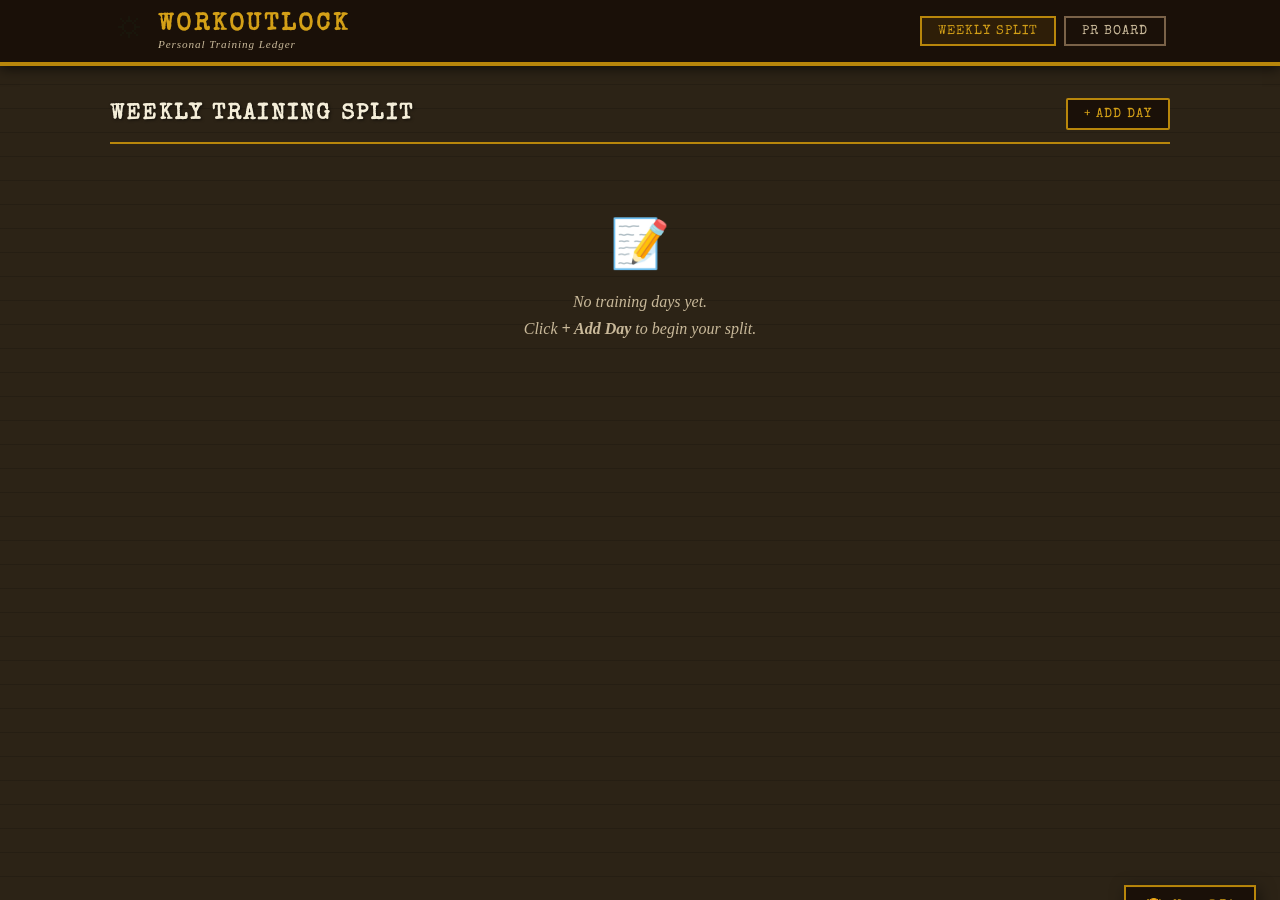
==== index.html @ ec2c8350 "Initial WorkoutLock app — training ledger with weekly split, PR tracking - Weekly split view: create" ====
<!DOCTYPE html>
<html lang="en">
<head>
  <meta charset="UTF-8" />
  <meta name="viewport" content="width=device-width, initial-scale=1.0" />
  <title>WorkoutLock — Training Ledger</title>
  <link rel="stylesheet" href="style.css" />
</head>
<body>

  <!-- ===== HEADER ===== -->
  <header class="site-header">
    <div class="header-inner">
      <div class="header-logo">
        <span class="logo-icon">&#9965;</span>
        <div>
          <h1 class="logo-title">WorkoutLock</h1>
          <p class="logo-subtitle">Personal Training Ledger</p>
        </div>
      </div>
      <nav class="header-nav">
        <button class="nav-btn active" data-view="split">Weekly Split</button>
        <button class="nav-btn" data-view="prs">PR Board</button>
      </nav>
    </div>
  </header>

  <!-- ===== MAIN ===== -->
  <main class="main-container">

    <!-- ====== SPLIT VIEW ====== -->
    <section id="view-split" class="view active">

      <div class="section-header">
        <h2 class="section-title">Weekly Training Split</h2>
        <button class="btn-primary" id="add-day-btn">+ Add Day</button>
      </div>

      <div class="days-grid" id="days-grid">
        <!-- Day cards injected here -->
      </div>

      <!-- Empty state -->
      <div class="empty-state" id="split-empty">
        <p class="empty-icon">&#128221;</p>
        <p class="empty-text">No training days yet.<br>Click <strong>+ Add Day</strong> to begin your split.</p>
      </div>

    </section>

    <!-- ====== PR BOARD VIEW ====== -->
    <section id="view-prs" class="view">

      <div class="section-header">
        <h2 class="section-title">Personal Records</h2>
        <span class="stamp">OFFICIAL LOG</span>
      </div>

      <div class="pr-board" id="pr-board">
        <!-- PR rows injected here -->
      </div>

      <div class="empty-state" id="pr-empty">
        <p class="empty-icon">&#127942;</p>
        <p class="empty-text">No PRs recorded yet.<br>Log a lift to start tracking records.</p>
      </div>

    </section>

  </main>

  <!-- ===== MODALS ===== -->

  <!-- Add/Edit Day Modal -->
  <div class="modal-overlay" id="modal-day">
    <div class="modal">
      <div class="modal-header">
        <h3 class="modal-title" id="modal-day-title">New Training Day</h3>
        <button class="modal-close" data-close="modal-day">&times;</button>
      </div>
      <div class="modal-body">
        <label class="form-label">Day Label</label>
        <input class="form-input" type="text" id="day-label-input" placeholder="e.g. Push Day, Leg Day…" maxlength="30" />

        <label class="form-label" style="margin-top:1rem;">Day of Week</label>
        <select class="form-select" id="day-week-input">
          <option value="">— select —</option>
          <option>Monday</option>
          <option>Tuesday</option>
          <option>Wednesday</option>
          <option>Thursday</option>
          <option>Friday</option>
          <option>Saturday</option>
          <option>Sunday</option>
          <option>Rest Day</option>
        </select>
      </div>
      <div class="modal-footer">
        <button class="btn-ghost" data-close="modal-day">Cancel</button>
        <button class="btn-primary" id="save-day-btn">Save Day</button>
      </div>
    </div>
  </div>

  <!-- Add Exercise Modal -->
  <div class="modal-overlay" id="modal-exercise">
    <div class="modal">
      <div class="modal-header">
        <h3 class="modal-title">Add Exercise</h3>
        <button class="modal-close" data-close="modal-exercise">&times;</button>
      </div>
      <div class="modal-body">
        <label class="form-label">Exercise Name</label>
        <input class="form-input" type="text" id="exercise-name-input" placeholder="e.g. Bench Press, Squat…" maxlength="40" />

        <label class="form-label" style="margin-top:1rem;">Target Sets</label>
        <input class="form-input" type="number" id="exercise-sets-input" min="1" max="20" value="3" />

        <label class="form-label" style="margin-top:1rem;">Target Reps</label>
        <input class="form-input" type="number" id="exercise-reps-input" min="1" max="100" value="10" />

        <label class="form-label" style="margin-top:1rem;">Starting Weight (lbs)</label>
        <input class="form-input" type="number" id="exercise-weight-input" min="0" step="2.5" value="0" />
      </div>
      <div class="modal-footer">
        <button class="btn-ghost" data-close="modal-exercise">Cancel</button>
        <button class="btn-primary" id="save-exercise-btn">Add Exercise</button>
      </div>
    </div>
  </div>

  <!-- Log Set Modal -->
  <div class="modal-overlay" id="modal-logset">
    <div class="modal modal-sm">
      <div class="modal-header">
        <h3 class="modal-title" id="logset-title">Log Set</h3>
        <button class="modal-close" data-close="modal-logset">&times;</button>
      </div>
      <div class="modal-body">
        <div class="log-row">
          <div class="log-field">
            <label class="form-label">Weight (lbs)</label>
            <input class="form-input" type="number" id="logset-weight" min="0" step="2.5" />
          </div>
          <div class="log-field">
            <label class="form-label">Reps</label>
            <input class="form-input" type="number" id="logset-reps" min="1" max="999" />
          </div>
        </div>
      </div>
      <div class="modal-footer">
        <button class="btn-ghost" data-close="modal-logset">Cancel</button>
        <button class="btn-primary" id="save-logset-btn">Log Set</button>
      </div>
    </div>
  </div>

  <!-- PR Toast -->
  <div class="pr-toast" id="pr-toast">
    <span class="pr-toast-icon">&#127942;</span>
    <span class="pr-toast-msg" id="pr-toast-msg">New PR!</span>
  </div>

  <script src="app.js"></script>
</body>
</html>
---- style.css ----
/* ========================================================
   WorkoutLock — Old-School Training Ledger Stylesheet
   ======================================================== */

@import url('https://fonts.googleapis.com/css2?family=Special+Elite&family=Courier+Prime:wght@400;700&family=IM+Fell+English:ital@0;1&display=swap');

/* ── Reset & Base ─────────────────────────────────────── */
*, *::before, *::after { box-sizing: border-box; margin: 0; padding: 0; }

:root {
  --ink:        #1a1008;
  --ink-light:  #3d2b1a;
  --ink-faded:  #7a6248;
  --paper:      #f4edd8;
  --paper-dark: #e8dfc4;
  --paper-rule: #c9b99a;
  --accent:     #8b2222;
  --accent-dim: #a84040;
  --gold:       #b8860b;
  --gold-light: #d4a017;
  --shadow:     rgba(30, 15, 5, 0.25);

  --font-head:  'Special Elite', 'Courier New', monospace;
  --font-body:  'Courier Prime', 'Courier New', monospace;
  --font-serif: 'IM Fell English', Georgia, serif;

  --radius: 2px;
  --card-shadow: 3px 4px 12px var(--shadow), 1px 1px 0 rgba(0,0,0,0.08);
}

html { font-size: 16px; }

body {
  background-color: #2c2316;
  background-image:
    repeating-linear-gradient(
      0deg,
      transparent,
      transparent 23px,
      rgba(0,0,0,0.15) 23px,
      rgba(0,0,0,0.15) 24px
    );
  min-height: 100vh;
  font-family: var(--font-body);
  color: var(--ink);
}

/* ── Typography ───────────────────────────────────────── */
h1, h2, h3, h4 { font-family: var(--font-head); letter-spacing: 0.04em; }

/* ── Site Header ─────────────────────────────────────── */
.site-header {
  background: var(--ink);
  border-bottom: 4px solid var(--gold);
  box-shadow: 0 3px 12px rgba(0,0,0,0.6);
  position: sticky;
  top: 0;
  z-index: 100;
}

.header-inner {
  max-width: 1100px;
  margin: 0 auto;
  padding: 0.75rem 1.5rem;
  display: flex;
  align-items: center;
  justify-content: space-between;
  gap: 1rem;
  flex-wrap: wrap;
}

.header-logo {
  display: flex;
  align-items: center;
  gap: 0.75rem;
}

.logo-icon {
  font-size: 2rem;
  line-height: 1;
  filter: sepia(1) saturate(2) hue-rotate(10deg);
}

.logo-title {
  font-family: var(--font-head);
  font-size: 1.5rem;
  color: var(--gold-light);
  letter-spacing: 0.12em;
  text-transform: uppercase;
  line-height: 1.1;
}

.logo-subtitle {
  font-family: var(--font-serif);
  font-style: italic;
  font-size: 0.7rem;
  color: var(--paper-rule);
  letter-spacing: 0.08em;
}

/* ── Nav ─────────────────────────────────────────────── */
.header-nav {
  display: flex;
  gap: 0.5rem;
}

.nav-btn {
  font-family: var(--font-head);
  font-size: 0.8rem;
  letter-spacing: 0.08em;
  padding: 0.4rem 1rem;
  border: 2px solid var(--ink-faded);
  background: transparent;
  color: var(--paper-rule);
  cursor: pointer;
  transition: all 0.15s;
  text-transform: uppercase;
}

.nav-btn:hover,
.nav-btn.active {
  border-color: var(--gold);
  color: var(--gold-light);
  background: rgba(184,134,11,0.12);
}

/* ── Main Container ──────────────────────────────────── */
.main-container {
  max-width: 1100px;
  margin: 2rem auto;
  padding: 0 1.25rem 4rem;
}

/* ── Views ───────────────────────────────────────────── */
.view { display: none; }
.view.active { display: block; }

/* ── Section Header ──────────────────────────────────── */
.section-header {
  display: flex;
  align-items: center;
  justify-content: space-between;
  margin-bottom: 1.5rem;
  padding-bottom: 0.75rem;
  border-bottom: 2px solid var(--gold);
  flex-wrap: wrap;
  gap: 0.5rem;
}

.section-title {
  font-family: var(--font-head);
  font-size: 1.4rem;
  color: var(--paper);
  letter-spacing: 0.1em;
  text-transform: uppercase;
  text-shadow: 1px 1px 3px rgba(0,0,0,0.6);
}

.stamp {
  font-family: var(--font-head);
  font-size: 0.7rem;
  letter-spacing: 0.18em;
  color: var(--accent);
  border: 2px solid var(--accent);
  padding: 0.2rem 0.6rem;
  transform: rotate(-2deg);
  display: inline-block;
  opacity: 0.85;
}

/* ── Days Grid ───────────────────────────────────────── */
.days-grid {
  display: grid;
  grid-template-columns: repeat(auto-fill, minmax(300px, 1fr));
  gap: 1.5rem;
}

/* ── Day Card ────────────────────────────────────────── */
.day-card {
  background: var(--paper);
  border: 1px solid var(--paper-rule);
  box-shadow: var(--card-shadow);
  position: relative;
  /* Ruled-paper lines */
  background-image:
    linear-gradient(var(--paper-rule) 1px, transparent 1px);
  background-size: 100% 28px;
  background-position: 0 40px;
}

/* Red margin line */
.day-card::before {
  content: '';
  position: absolute;
  top: 0;
  left: 38px;
  width: 2px;
  height: 100%;
  background: rgba(180, 60, 60, 0.35);
  pointer-events: none;
}

/* Hole punch dots */
.day-card::after {
  content: '';
  position: absolute;
  top: 50%;
  left: 14px;
  transform: translateY(-50%);
  width: 12px;
  height: 12px;
  border-radius: 50%;
  background: #2c2316;
  box-shadow: 0 -60px 0 #2c2316, 0 60px 0 #2c2316;
  pointer-events: none;
}

.day-card-header {
  background: var(--ink);
  padding: 0.65rem 0.9rem 0.65rem 1.1rem;
  display: flex;
  align-items: flex-start;
  justify-content: space-between;
  gap: 0.5rem;
  border-bottom: 3px solid var(--gold);
}

.day-card-title-group {
  flex: 1;
  min-width: 0;
}

.day-weekday {
  font-family: var(--font-body);
  font-size: 0.65rem;
  color: var(--gold);
  letter-spacing: 0.15em;
  text-transform: uppercase;
}

.day-name {
  font-family: var(--font-head);
  font-size: 1.05rem;
  color: var(--paper);
  letter-spacing: 0.06em;
  white-space: nowrap;
  overflow: hidden;
  text-overflow: ellipsis;
}

.day-card-actions {
  display: flex;
  gap: 0.3rem;
  flex-shrink: 0;
}

.icon-btn {
  background: none;
  border: 1px solid transparent;
  color: var(--ink-faded);
  cursor: pointer;
  font-size: 0.85rem;
  padding: 0.2rem 0.35rem;
  line-height: 1;
  transition: all 0.12s;
  border-radius: var(--radius);
}

.icon-btn:hover { border-color: var(--gold); color: var(--gold); }
.icon-btn.danger:hover { border-color: var(--accent); color: var(--accent); }

/* ── Exercise List ───────────────────────────────────── */
.exercise-list {
  padding: 0.5rem 0.75rem 0.5rem 1.4rem;
  min-height: 40px;
}

.exercise-item {
  border-bottom: 1px dashed var(--paper-rule);
  padding: 0.5rem 0;
}

.exercise-item:last-child { border-bottom: none; }

.exercise-header {
  display: flex;
  align-items: center;
  justify-content: space-between;
  gap: 0.4rem;
  margin-bottom: 0.35rem;
}

.exercise-check {
  appearance: none;
  -webkit-appearance: none;
  width: 16px;
  height: 16px;
  border: 2px solid var(--ink-faded);
  background: white;
  cursor: pointer;
  flex-shrink: 0;
  position: relative;
  transition: all 0.12s;
}

.exercise-check:checked {
  background: var(--ink);
  border-color: var(--ink);
}

.exercise-check:checked::after {
  content: '✓';
  position: absolute;
  top: -2px;
  left: 1px;
  font-size: 12px;
  color: var(--gold-light);
  font-weight: bold;
}

.exercise-name {
  font-family: var(--font-body);
  font-size: 0.88rem;
  font-weight: 700;
  flex: 1;
  color: var(--ink);
  transition: all 0.15s;
}

.exercise-item.done .exercise-name {
  text-decoration: line-through;
  color: var(--ink-faded);
}

.exercise-pr-badge {
  font-family: var(--font-head);
  font-size: 0.6rem;
  color: var(--accent);
  border: 1px solid var(--accent);
  padding: 0.05rem 0.3rem;
  letter-spacing: 0.08em;
  white-space: nowrap;
}

.exercise-meta {
  font-size: 0.72rem;
  color: var(--ink-faded);
  margin-left: 1.2rem;
  font-family: var(--font-body);
  margin-bottom: 0.3rem;
}

/* ── Set Rows ────────────────────────────────────────── */
.set-list {
  margin-left: 1.2rem;
  display: flex;
  flex-direction: column;
  gap: 0.2rem;
}

.set-row {
  display: flex;
  align-items: center;
  gap: 0.4rem;
  font-size: 0.75rem;
  font-family: var(--font-body);
}

.set-num {
  font-size: 0.65rem;
  color: var(--ink-faded);
  width: 1.6rem;
  flex-shrink: 0;
}

.set-data {
  color: var(--ink-light);
  flex: 1;
}

.set-data .weight { font-weight: 700; }
.set-data .reps   { color: var(--ink-faded); }

.set-check {
  appearance: none;
  -webkit-appearance: none;
  width: 13px;
  height: 13px;
  border: 1.5px solid var(--paper-rule);
  background: white;
  cursor: pointer;
  position: relative;
  flex-shrink: 0;
}

.set-check:checked { background: var(--ink); border-color: var(--ink); }
.set-check:checked::after {
  content: '✓';
  position: absolute;
  top: -2px;
  left: 0px;
  font-size: 10px;
  color: var(--gold-light);
}

.btn-log-set {
  font-size: 0.65rem;
  font-family: var(--font-head);
  letter-spacing: 0.06em;
  color: var(--accent);
  background: none;
  border: 1px dashed var(--accent);
  padding: 0.1rem 0.4rem;
  cursor: pointer;
  transition: all 0.12s;
}

.btn-log-set:hover { background: var(--accent); color: var(--paper); }

/* Progress bar */
.exercise-progress {
  height: 3px;
  background: var(--paper-rule);
  margin: 0.3rem 0 0 1.2rem;
  border-radius: 2px;
  overflow: hidden;
}

.exercise-progress-fill {
  height: 100%;
  background: var(--gold);
  transition: width 0.3s ease;
}

/* ── Day Card Footer ─────────────────────────────────── */
.day-card-footer {
  padding: 0.5rem 0.75rem 0.65rem 1.4rem;
  display: flex;
  justify-content: space-between;
  align-items: center;
  border-top: 1px solid var(--paper-rule);
  background: rgba(0,0,0,0.02);
}

.day-progress-text {
  font-size: 0.7rem;
  color: var(--ink-faded);
  font-family: var(--font-body);
}

/* ── Buttons ─────────────────────────────────────────── */
.btn-primary {
  font-family: var(--font-head);
  font-size: 0.8rem;
  letter-spacing: 0.08em;
  text-transform: uppercase;
  padding: 0.45rem 1rem;
  background: var(--ink);
  color: var(--gold-light);
  border: 2px solid var(--gold);
  cursor: pointer;
  transition: all 0.15s;
  border-radius: var(--radius);
}

.btn-primary:hover {
  background: var(--gold);
  color: var(--ink);
}

.btn-ghost {
  font-family: var(--font-head);
  font-size: 0.8rem;
  letter-spacing: 0.06em;
  padding: 0.4rem 0.9rem;
  background: none;
  color: var(--ink-faded);
  border: 1px solid var(--paper-rule);
  cursor: pointer;
  transition: all 0.12s;
  border-radius: var(--radius);
}

.btn-ghost:hover { border-color: var(--ink-faded); color: var(--ink); }

.btn-add-exercise {
  font-family: var(--font-body);
  font-size: 0.72rem;
  letter-spacing: 0.04em;
  color: var(--ink-faded);
  background: none;
  border: 1px dashed var(--paper-rule);
  padding: 0.3rem 0.7rem;
  cursor: pointer;
  transition: all 0.12s;
  width: 100%;
}

.btn-add-exercise:hover { border-color: var(--gold); color: var(--gold); }

/* ── Modals ──────────────────────────────────────────── */
.modal-overlay {
  display: none;
  position: fixed;
  inset: 0;
  background: rgba(20, 10, 3, 0.75);
  z-index: 500;
  align-items: center;
  justify-content: center;
  padding: 1rem;
}

.modal-overlay.open { display: flex; }

.modal {
  background: var(--paper);
  border: 2px solid var(--gold);
  box-shadow: 6px 8px 24px rgba(0,0,0,0.55);
  width: 100%;
  max-width: 440px;
  position: relative;
  animation: modalIn 0.18s ease;
}

.modal-sm { max-width: 320px; }

@keyframes modalIn {
  from { transform: translateY(-12px) scale(0.97); opacity: 0; }
  to   { transform: translateY(0) scale(1); opacity: 1; }
}

.modal-header {
  background: var(--ink);
  padding: 0.75rem 1rem;
  display: flex;
  align-items: center;
  justify-content: space-between;
  border-bottom: 2px solid var(--gold);
}

.modal-title {
  font-family: var(--font-head);
  font-size: 1rem;
  color: var(--gold-light);
  letter-spacing: 0.08em;
  text-transform: uppercase;
}

.modal-close {
  font-size: 1.3rem;
  line-height: 1;
  background: none;
  border: none;
  color: var(--ink-faded);
  cursor: pointer;
  padding: 0 0.2rem;
  transition: color 0.12s;
}

.modal-close:hover { color: var(--accent); }

.modal-body { padding: 1.25rem 1rem; }
.modal-footer {
  padding: 0.75rem 1rem;
  border-top: 1px solid var(--paper-rule);
  display: flex;
  gap: 0.5rem;
  justify-content: flex-end;
}

/* ── Forms ───────────────────────────────────────────── */
.form-label {
  display: block;
  font-family: var(--font-body);
  font-size: 0.75rem;
  letter-spacing: 0.06em;
  color: var(--ink-faded);
  text-transform: uppercase;
  margin-bottom: 0.3rem;
}

.form-input,
.form-select {
  width: 100%;
  padding: 0.5rem 0.6rem;
  border: 1px solid var(--paper-rule);
  border-bottom: 2px solid var(--ink-faded);
  background: #fdfaf3;
  font-family: var(--font-body);
  font-size: 0.9rem;
  color: var(--ink);
  outline: none;
  transition: border-color 0.15s;
  border-radius: var(--radius);
}

.form-input:focus,
.form-select:focus {
  border-bottom-color: var(--gold);
  background: #fffcf5;
}

.log-row {
  display: grid;
  grid-template-columns: 1fr 1fr;
  gap: 1rem;
}

/* ── PR Board ─────────────────────────────────────────── */
.pr-board {
  background: var(--paper);
  border: 1px solid var(--paper-rule);
  box-shadow: var(--card-shadow);
}

.pr-board-header {
  display: grid;
  grid-template-columns: 1fr auto auto auto;
  gap: 1rem;
  padding: 0.5rem 1rem;
  background: var(--ink);
  border-bottom: 2px solid var(--gold);
  font-family: var(--font-body);
  font-size: 0.65rem;
  letter-spacing: 0.1em;
  text-transform: uppercase;
  color: var(--gold);
}

.pr-row {
  display: grid;
  grid-template-columns: 1fr auto auto auto;
  gap: 1rem;
  align-items: center;
  padding: 0.6rem 1rem;
  border-bottom: 1px solid var(--paper-rule);
  transition: background 0.1s;
  background-image: linear-gradient(var(--paper-rule) 1px, transparent 1px);
  background-size: 100% 28px;
}

.pr-row:hover { background-color: rgba(184,134,11,0.06); }
.pr-row:last-child { border-bottom: none; }

.pr-exercise { font-weight: 700; font-size: 0.88rem; }
.pr-day      { font-size: 0.75rem; color: var(--ink-faded); font-style: italic; }
.pr-value    { font-size: 0.85rem; text-align: right; }
.pr-date     { font-size: 0.7rem; color: var(--ink-faded); text-align: right; white-space: nowrap; }

.pr-value .w  { font-weight: 700; color: var(--ink); }
.pr-value .r  { color: var(--ink-faded); font-size: 0.75rem; }

.pr-new-badge {
  font-family: var(--font-head);
  font-size: 0.6rem;
  color: var(--accent);
  border: 1px solid var(--accent);
  padding: 0.05rem 0.25rem;
  letter-spacing: 0.06em;
  vertical-align: middle;
  margin-left: 0.3rem;
}

/* ── PR Toast ─────────────────────────────────────────── */
.pr-toast {
  position: fixed;
  bottom: 1.5rem;
  right: 1.5rem;
  background: var(--ink);
  border: 2px solid var(--gold);
  color: var(--gold-light);
  font-family: var(--font-head);
  font-size: 0.9rem;
  letter-spacing: 0.1em;
  padding: 0.7rem 1.2rem;
  display: flex;
  align-items: center;
  gap: 0.5rem;
  box-shadow: 3px 4px 16px rgba(0,0,0,0.5);
  transform: translateY(120%);
  transition: transform 0.3s ease;
  z-index: 600;
  pointer-events: none;
}

.pr-toast.show { transform: translateY(0); }

/* ── Empty State ─────────────────────────────────────── */
.empty-state {
  text-align: center;
  padding: 3rem 1rem;
}

.empty-icon  { font-size: 3rem; margin-bottom: 0.75rem; }
.empty-text  {
  font-family: var(--font-serif);
  font-style: italic;
  color: var(--paper-rule);
  line-height: 1.7;
  font-size: 1rem;
}

/* ── Reset Day confirm ───────────────────────────────── */
.btn-reset {
  font-family: var(--font-body);
  font-size: 0.65rem;
  color: var(--ink-faded);
  background: none;
  border: none;
  cursor: pointer;
  letter-spacing: 0.04em;
  padding: 0;
  text-decoration: underline dotted;
}

.btn-reset:hover { color: var(--accent); }

/* ── Scrollbar ───────────────────────────────────────── */
::-webkit-scrollbar { width: 6px; }
::-webkit-scrollbar-track { background: #2c2316; }
::-webkit-scrollbar-thumb { background: var(--gold); border-radius: 3px; }

/* ── Responsive ──────────────────────────────────────── */
@media (max-width: 600px) {
  .logo-title { font-size: 1.15rem; }
  .header-inner { gap: 0.5rem; }
  .nav-btn { font-size: 0.7rem; padding: 0.35rem 0.6rem; }
  .days-grid { grid-template-columns: 1fr; }
  .pr-board-header,
  .pr-row { grid-template-columns: 1fr auto; }
  .pr-day, .pr-date { display: none; }
}
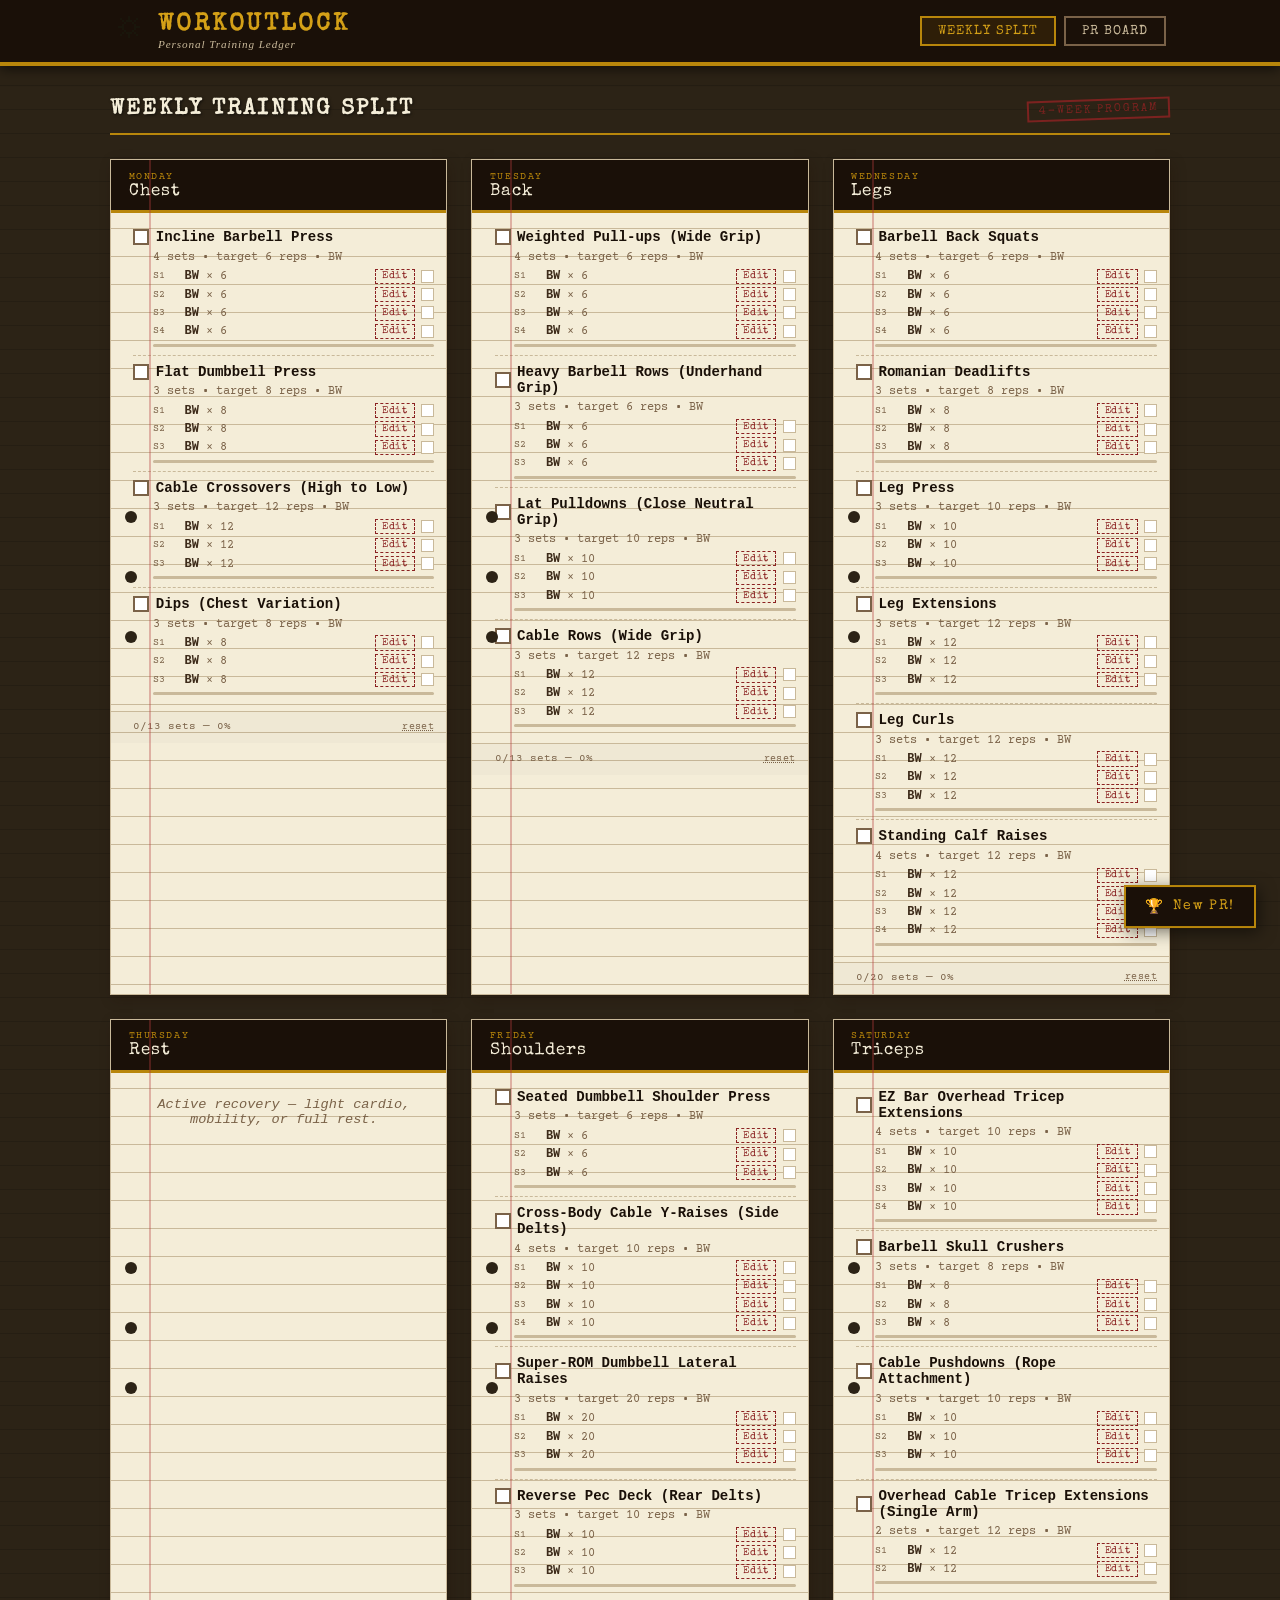
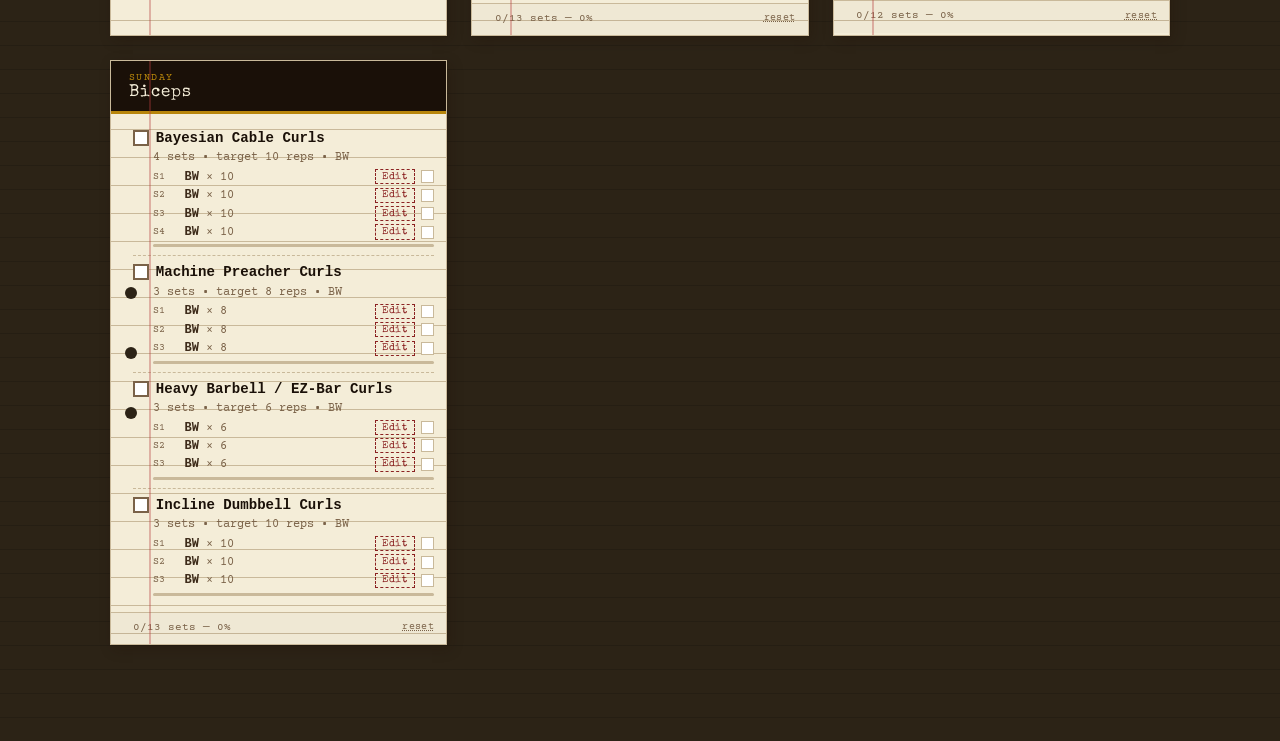
==== commit 63704f8a: "Hard-code 4-week arm & shoulder hypertrophy program Replace the generic customizable tracker with th" ====
--- a/index.html
+++ b/index.html
@@ -33,17 +33,17 @@
 
       <div class="section-header">
         <h2 class="section-title">Weekly Training Split</h2>
-        <button class="btn-primary" id="add-day-btn">+ Add Day</button>
+        <span class="stamp">4-WEEK PROGRAM</span>
       </div>
 
       <div class="days-grid" id="days-grid">
         <!-- Day cards injected here -->
       </div>
 
-      <!-- Empty state -->
-      <div class="empty-state" id="split-empty">
+      <!-- Empty state (fallback) -->
+      <div class="empty-state" id="split-empty" style="display:none;">
         <p class="empty-icon">&#128221;</p>
-        <p class="empty-text">No training days yet.<br>Click <strong>+ Add Day</strong> to begin your split.</p>
+        <p class="empty-text">Program not loaded.</p>
       </div>
 
     </section>
@@ -70,64 +70,6 @@
   </main>
 
   <!-- ===== MODALS ===== -->
-
-  <!-- Add/Edit Day Modal -->
-  <div class="modal-overlay" id="modal-day">
-    <div class="modal">
-      <div class="modal-header">
-        <h3 class="modal-title" id="modal-day-title">New Training Day</h3>
-        <button class="modal-close" data-close="modal-day">&times;</button>
-      </div>
-      <div class="modal-body">
-        <label class="form-label">Day Label</label>
-        <input class="form-input" type="text" id="day-label-input" placeholder="e.g. Push Day, Leg Day…" maxlength="30" />
-
-        <label class="form-label" style="margin-top:1rem;">Day of Week</label>
-        <select class="form-select" id="day-week-input">
-          <option value="">— select —</option>
-          <option>Monday</option>
-          <option>Tuesday</option>
-          <option>Wednesday</option>
-          <option>Thursday</option>
-          <option>Friday</option>
-          <option>Saturday</option>
-          <option>Sunday</option>
-          <option>Rest Day</option>
-        </select>
-      </div>
-      <div class="modal-footer">
-        <button class="btn-ghost" data-close="modal-day">Cancel</button>
-        <button class="btn-primary" id="save-day-btn">Save Day</button>
-      </div>
-    </div>
-  </div>
-
-  <!-- Add Exercise Modal -->
-  <div class="modal-overlay" id="modal-exercise">
-    <div class="modal">
-      <div class="modal-header">
-        <h3 class="modal-title">Add Exercise</h3>
-        <button class="modal-close" data-close="modal-exercise">&times;</button>
-      </div>
-      <div class="modal-body">
-        <label class="form-label">Exercise Name</label>
-        <input class="form-input" type="text" id="exercise-name-input" placeholder="e.g. Bench Press, Squat…" maxlength="40" />
-
-        <label class="form-label" style="margin-top:1rem;">Target Sets</label>
-        <input class="form-input" type="number" id="exercise-sets-input" min="1" max="20" value="3" />
-
-        <label class="form-label" style="margin-top:1rem;">Target Reps</label>
-        <input class="form-input" type="number" id="exercise-reps-input" min="1" max="100" value="10" />
-
-        <label class="form-label" style="margin-top:1rem;">Starting Weight (lbs)</label>
-        <input class="form-input" type="number" id="exercise-weight-input" min="0" step="2.5" value="0" />
-      </div>
-      <div class="modal-footer">
-        <button class="btn-ghost" data-close="modal-exercise">Cancel</button>
-        <button class="btn-primary" id="save-exercise-btn">Add Exercise</button>
-      </div>
-    </div>
-  </div>
 
   <!-- Log Set Modal -->
   <div class="modal-overlay" id="modal-logset">
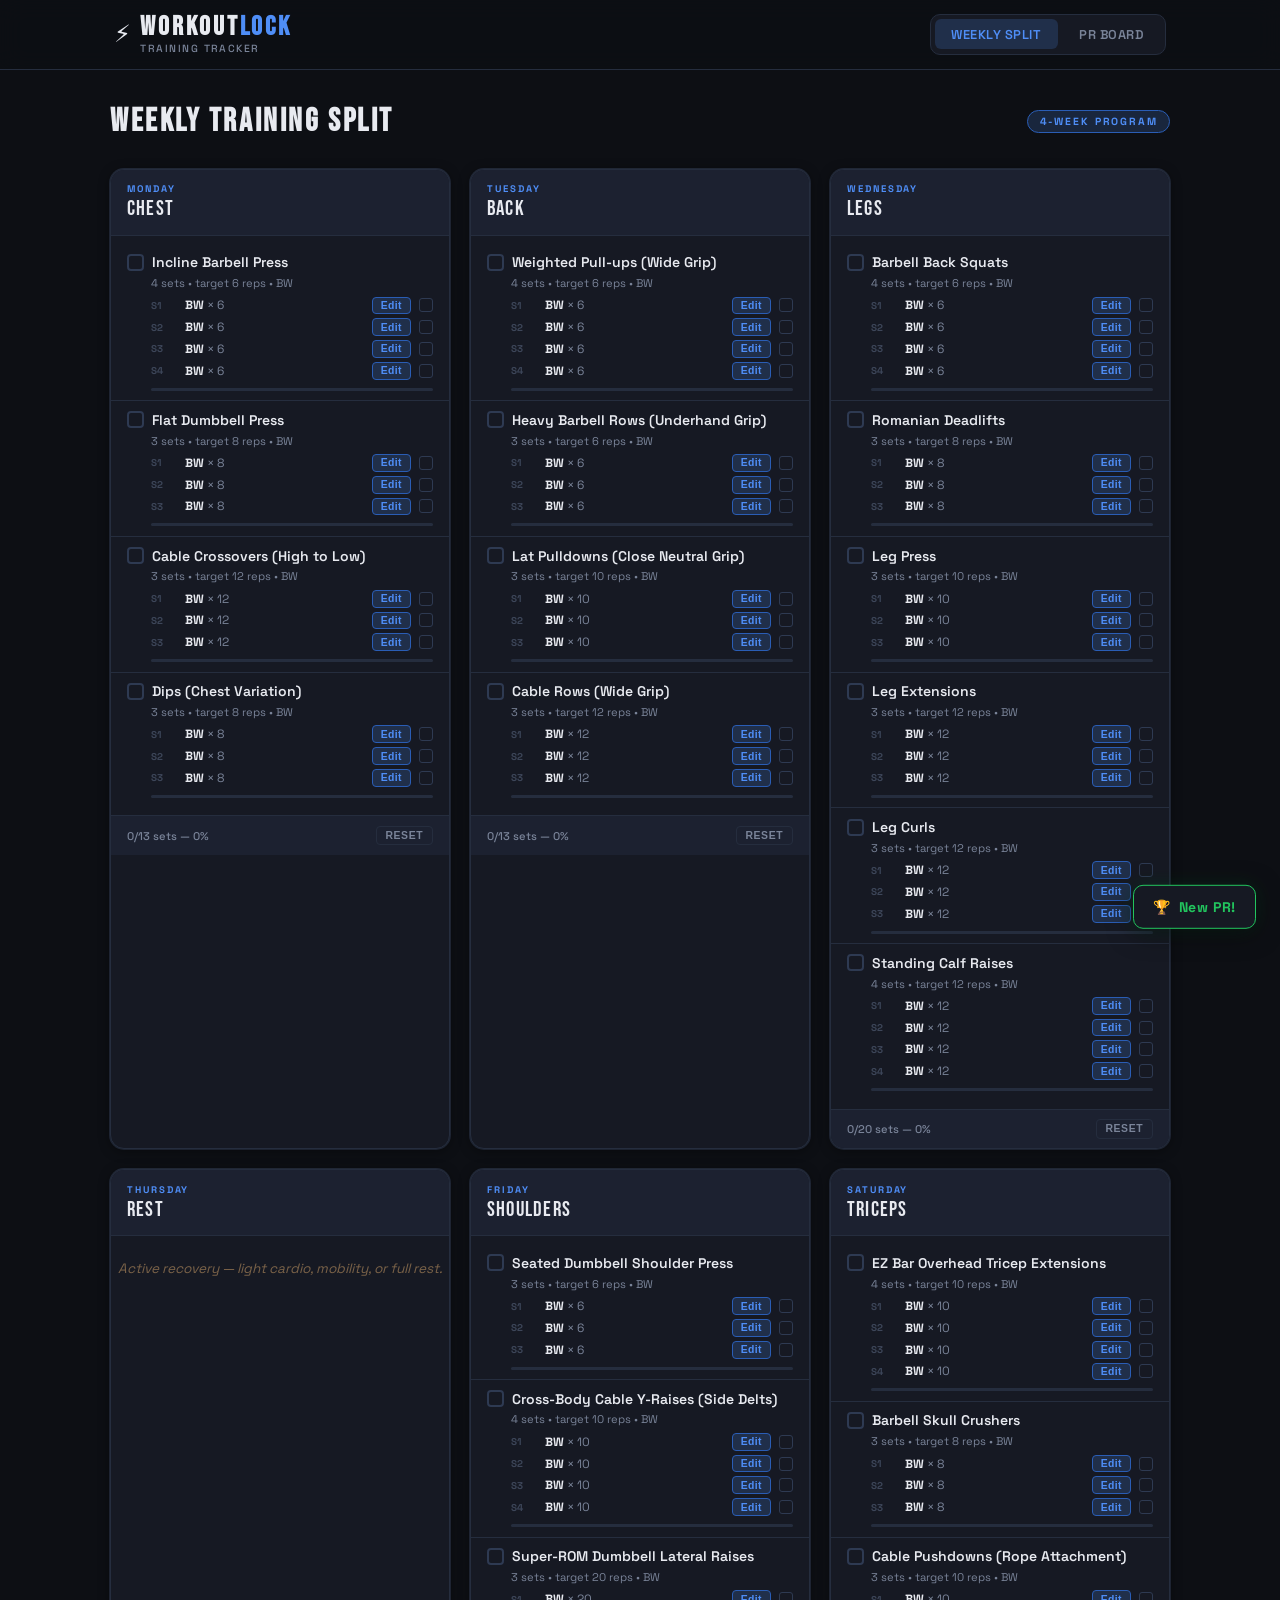
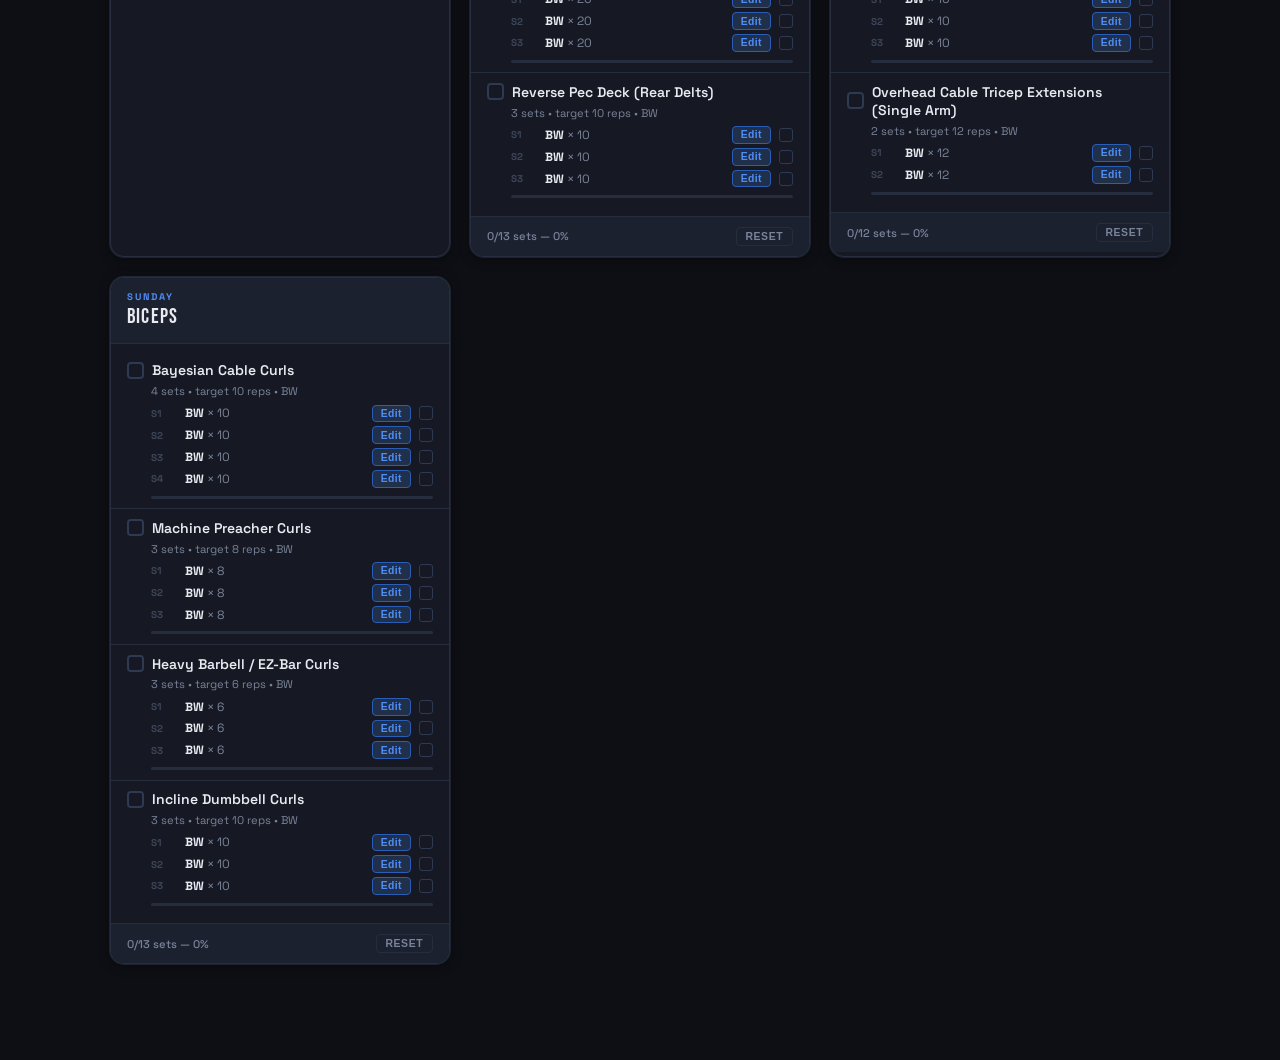
==== commit a3a3623a: "Redesign UI: modern dark gym aesthetic Replace vintage sepia/ledger look with a clean dark theme: - " ====
--- a/index.html
+++ b/index.html
@@ -3,7 +3,7 @@
 <head>
   <meta charset="UTF-8" />
   <meta name="viewport" content="width=device-width, initial-scale=1.0" />
-  <title>WorkoutLock — Training Ledger</title>
+  <title>WorkoutLock</title>
   <link rel="stylesheet" href="style.css" />
 </head>
 <body>
@@ -12,10 +12,10 @@
   <header class="site-header">
     <div class="header-inner">
       <div class="header-logo">
-        <span class="logo-icon">&#9965;</span>
+        <span class="logo-icon">&#9889;</span>
         <div>
-          <h1 class="logo-title">WorkoutLock</h1>
-          <p class="logo-subtitle">Personal Training Ledger</p>
+          <h1 class="logo-title">Workout<span>Lock</span></h1>
+          <p class="logo-subtitle">Training Tracker</p>
         </div>
       </div>
       <nav class="header-nav">
--- a/style.css
+++ b/style.css
@@ -1,58 +1,57 @@
 /* ========================================================
-   WorkoutLock — Old-School Training Ledger Stylesheet
+   WorkoutLock — Modern Dark Gym Stylesheet
    ======================================================== */
 
-@import url('https://fonts.googleapis.com/css2?family=Special+Elite&family=Courier+Prime:wght@400;700&family=IM+Fell+English:ital@0;1&display=swap');
+@import url('https://fonts.googleapis.com/css2?family=Space+Grotesk:wght@400;500;600;700&family=Bebas+Neue&display=swap');
 
 /* ── Reset & Base ─────────────────────────────────────── */
 *, *::before, *::after { box-sizing: border-box; margin: 0; padding: 0; }
 
 :root {
-  --ink:        #1a1008;
-  --ink-light:  #3d2b1a;
-  --ink-faded:  #7a6248;
-  --paper:      #f4edd8;
-  --paper-dark: #e8dfc4;
-  --paper-rule: #c9b99a;
-  --accent:     #8b2222;
-  --accent-dim: #a84040;
-  --gold:       #b8860b;
-  --gold-light: #d4a017;
-  --shadow:     rgba(30, 15, 5, 0.25);
-
-  --font-head:  'Special Elite', 'Courier New', monospace;
-  --font-body:  'Courier Prime', 'Courier New', monospace;
-  --font-serif: 'IM Fell English', Georgia, serif;
-
-  --radius: 2px;
-  --card-shadow: 3px 4px 12px var(--shadow), 1px 1px 0 rgba(0,0,0,0.08);
+  --bg:          #0d0f14;
+  --bg-card:     #161923;
+  --bg-card-alt: #1c2130;
+  --border:      #252d3e;
+  --border-bright: #2e3a52;
+
+  --text:        #e8eaf0;
+  --text-muted:  #7a8499;
+  --text-dim:    #3d4659;
+
+  --accent:      #4f8ef7;
+  --accent-glow: rgba(79, 142, 247, 0.18);
+  --accent-dim:  #2a5db5;
+  --green:       #22c55e;
+  --green-glow:  rgba(34, 197, 94, 0.15);
+  --red:         #ef4444;
+  --orange:      #f97316;
+
+  --font-head:   'Bebas Neue', 'Arial Black', sans-serif;
+  --font-body:   'Space Grotesk', system-ui, sans-serif;
+
+  --radius-sm:   6px;
+  --radius:      10px;
+  --radius-lg:   14px;
+
+  --shadow:      0 4px 24px rgba(0,0,0,0.5);
+  --shadow-card: 0 2px 12px rgba(0,0,0,0.4), 0 0 0 1px var(--border);
 }
 
 html { font-size: 16px; }
 
 body {
-  background-color: #2c2316;
-  background-image:
-    repeating-linear-gradient(
-      0deg,
-      transparent,
-      transparent 23px,
-      rgba(0,0,0,0.15) 23px,
-      rgba(0,0,0,0.15) 24px
-    );
+  background-color: var(--bg);
   min-height: 100vh;
   font-family: var(--font-body);
-  color: var(--ink);
-}
-
-/* ── Typography ───────────────────────────────────────── */
-h1, h2, h3, h4 { font-family: var(--font-head); letter-spacing: 0.04em; }
+  color: var(--text);
+  -webkit-font-smoothing: antialiased;
+}
 
 /* ── Site Header ─────────────────────────────────────── */
 .site-header {
-  background: var(--ink);
-  border-bottom: 4px solid var(--gold);
-  box-shadow: 0 3px 12px rgba(0,0,0,0.6);
+  background: rgba(13, 15, 20, 0.92);
+  backdrop-filter: blur(12px);
+  border-bottom: 1px solid var(--border);
   position: sticky;
   top: 0;
   z-index: 100;
@@ -61,7 +60,7 @@
 .header-inner {
   max-width: 1100px;
   margin: 0 auto;
-  padding: 0.75rem 1.5rem;
+  padding: 0.85rem 1.5rem;
   display: flex;
   align-items: center;
   justify-content: space-between;
@@ -72,56 +71,68 @@
 .header-logo {
   display: flex;
   align-items: center;
-  gap: 0.75rem;
+  gap: 0.6rem;
 }
 
 .logo-icon {
-  font-size: 2rem;
+  font-size: 1.5rem;
   line-height: 1;
-  filter: sepia(1) saturate(2) hue-rotate(10deg);
 }
 
 .logo-title {
   font-family: var(--font-head);
-  font-size: 1.5rem;
-  color: var(--gold-light);
-  letter-spacing: 0.12em;
+  font-size: 1.7rem;
+  color: var(--text);
+  letter-spacing: 0.1em;
+  line-height: 1;
+}
+
+.logo-title span {
+  color: var(--accent);
+}
+
+.logo-subtitle {
+  font-size: 0.65rem;
+  color: var(--text-muted);
+  letter-spacing: 0.14em;
   text-transform: uppercase;
-  line-height: 1.1;
-}
-
-.logo-subtitle {
-  font-family: var(--font-serif);
-  font-style: italic;
-  font-size: 0.7rem;
-  color: var(--paper-rule);
-  letter-spacing: 0.08em;
+  font-weight: 500;
+  margin-top: 1px;
 }
 
 /* ── Nav ─────────────────────────────────────────────── */
 .header-nav {
   display: flex;
-  gap: 0.5rem;
+  gap: 0.35rem;
+  background: var(--bg-card);
+  padding: 0.3rem;
+  border-radius: var(--radius);
+  border: 1px solid var(--border);
 }
 
 .nav-btn {
-  font-family: var(--font-head);
+  font-family: var(--font-body);
   font-size: 0.8rem;
-  letter-spacing: 0.08em;
+  font-weight: 600;
+  letter-spacing: 0.04em;
   padding: 0.4rem 1rem;
-  border: 2px solid var(--ink-faded);
+  border: none;
   background: transparent;
-  color: var(--paper-rule);
-  cursor: pointer;
+  color: var(--text-muted);
+  cursor: pointer;
+  border-radius: var(--radius-sm);
   transition: all 0.15s;
   text-transform: uppercase;
 }
 
-.nav-btn:hover,
+.nav-btn:hover {
+  color: var(--text);
+  background: var(--bg-card-alt);
+}
+
 .nav-btn.active {
-  border-color: var(--gold);
-  color: var(--gold-light);
-  background: rgba(184,134,11,0.12);
+  color: var(--accent);
+  background: var(--accent-glow);
 }
 
 /* ── Main Container ──────────────────────────────────── */
@@ -140,108 +151,77 @@
   display: flex;
   align-items: center;
   justify-content: space-between;
-  margin-bottom: 1.5rem;
-  padding-bottom: 0.75rem;
-  border-bottom: 2px solid var(--gold);
+  margin-bottom: 1.75rem;
   flex-wrap: wrap;
   gap: 0.5rem;
 }
 
 .section-title {
   font-family: var(--font-head);
-  font-size: 1.4rem;
-  color: var(--paper);
-  letter-spacing: 0.1em;
-  text-transform: uppercase;
-  text-shadow: 1px 1px 3px rgba(0,0,0,0.6);
+  font-size: 2rem;
+  color: var(--text);
+  letter-spacing: 0.08em;
 }
 
 .stamp {
-  font-family: var(--font-head);
-  font-size: 0.7rem;
+  font-family: var(--font-body);
+  font-weight: 700;
+  font-size: 0.65rem;
   letter-spacing: 0.18em;
   color: var(--accent);
-  border: 2px solid var(--accent);
-  padding: 0.2rem 0.6rem;
-  transform: rotate(-2deg);
-  display: inline-block;
-  opacity: 0.85;
+  background: var(--accent-glow);
+  border: 1px solid var(--accent-dim);
+  padding: 0.25rem 0.7rem;
+  border-radius: 100px;
+  text-transform: uppercase;
 }
 
 /* ── Days Grid ───────────────────────────────────────── */
 .days-grid {
   display: grid;
   grid-template-columns: repeat(auto-fill, minmax(300px, 1fr));
-  gap: 1.5rem;
+  gap: 1.25rem;
 }
 
 /* ── Day Card ────────────────────────────────────────── */
 .day-card {
-  background: var(--paper);
-  border: 1px solid var(--paper-rule);
-  box-shadow: var(--card-shadow);
-  position: relative;
-  /* Ruled-paper lines */
-  background-image:
-    linear-gradient(var(--paper-rule) 1px, transparent 1px);
-  background-size: 100% 28px;
-  background-position: 0 40px;
-}
-
-/* Red margin line */
-.day-card::before {
-  content: '';
-  position: absolute;
-  top: 0;
-  left: 38px;
-  width: 2px;
-  height: 100%;
-  background: rgba(180, 60, 60, 0.35);
-  pointer-events: none;
-}
-
-/* Hole punch dots */
-.day-card::after {
-  content: '';
-  position: absolute;
-  top: 50%;
-  left: 14px;
-  transform: translateY(-50%);
-  width: 12px;
-  height: 12px;
-  border-radius: 50%;
-  background: #2c2316;
-  box-shadow: 0 -60px 0 #2c2316, 0 60px 0 #2c2316;
-  pointer-events: none;
+  background: var(--bg-card);
+  border: 1px solid var(--border);
+  border-radius: var(--radius-lg);
+  box-shadow: var(--shadow-card);
+  overflow: hidden;
+  transition: border-color 0.2s;
+}
+
+.day-card:hover {
+  border-color: var(--border-bright);
 }
 
 .day-card-header {
-  background: var(--ink);
-  padding: 0.65rem 0.9rem 0.65rem 1.1rem;
-  display: flex;
-  align-items: flex-start;
+  padding: 0.85rem 1rem;
+  display: flex;
+  align-items: center;
   justify-content: space-between;
   gap: 0.5rem;
-  border-bottom: 3px solid var(--gold);
-}
-
-.day-card-title-group {
-  flex: 1;
-  min-width: 0;
-}
+  border-bottom: 1px solid var(--border);
+  background: var(--bg-card-alt);
+}
+
+.day-card-title-group { flex: 1; min-width: 0; }
 
 .day-weekday {
-  font-family: var(--font-body);
-  font-size: 0.65rem;
-  color: var(--gold);
-  letter-spacing: 0.15em;
+  font-size: 0.6rem;
+  font-weight: 700;
+  color: var(--accent);
+  letter-spacing: 0.2em;
   text-transform: uppercase;
+  margin-bottom: 1px;
 }
 
 .day-name {
   font-family: var(--font-head);
-  font-size: 1.05rem;
-  color: var(--paper);
+  font-size: 1.3rem;
+  color: var(--text);
   letter-spacing: 0.06em;
   white-space: nowrap;
   overflow: hidden;
@@ -257,253 +237,254 @@
 .icon-btn {
   background: none;
   border: 1px solid transparent;
-  color: var(--ink-faded);
+  color: var(--text-muted);
   cursor: pointer;
   font-size: 0.85rem;
-  padding: 0.2rem 0.35rem;
+  padding: 0.25rem 0.4rem;
   line-height: 1;
   transition: all 0.12s;
-  border-radius: var(--radius);
-}
-
-.icon-btn:hover { border-color: var(--gold); color: var(--gold); }
-.icon-btn.danger:hover { border-color: var(--accent); color: var(--accent); }
+  border-radius: var(--radius-sm);
+}
+
+.icon-btn:hover { border-color: var(--border-bright); color: var(--text); }
+.icon-btn.danger:hover { border-color: var(--red); color: var(--red); }
 
 /* ── Exercise List ───────────────────────────────────── */
 .exercise-list {
-  padding: 0.5rem 0.75rem 0.5rem 1.4rem;
+  padding: 0.5rem 0;
   min-height: 40px;
 }
 
 .exercise-item {
-  border-bottom: 1px dashed var(--paper-rule);
-  padding: 0.5rem 0;
+  padding: 0.6rem 1rem;
+  border-bottom: 1px solid var(--border);
+  transition: background 0.1s;
 }
 
 .exercise-item:last-child { border-bottom: none; }
+.exercise-item:hover { background: rgba(255,255,255,0.02); }
 
 .exercise-header {
   display: flex;
   align-items: center;
-  justify-content: space-between;
-  gap: 0.4rem;
-  margin-bottom: 0.35rem;
+  gap: 0.5rem;
+  margin-bottom: 0.3rem;
 }
 
 .exercise-check {
   appearance: none;
   -webkit-appearance: none;
-  width: 16px;
-  height: 16px;
-  border: 2px solid var(--ink-faded);
-  background: white;
+  width: 17px;
+  height: 17px;
+  border: 2px solid var(--border-bright);
+  background: transparent;
   cursor: pointer;
   flex-shrink: 0;
   position: relative;
+  border-radius: 4px;
   transition: all 0.12s;
 }
 
 .exercise-check:checked {
-  background: var(--ink);
-  border-color: var(--ink);
+  background: var(--green);
+  border-color: var(--green);
 }
 
 .exercise-check:checked::after {
+  content: '✓';
+  position: absolute;
+  top: -1px;
+  left: 2px;
+  font-size: 11px;
+  color: #000;
+  font-weight: 900;
+}
+
+.exercise-name {
+  font-family: var(--font-body);
+  font-size: 0.875rem;
+  font-weight: 600;
+  flex: 1;
+  color: var(--text);
+  transition: all 0.15s;
+}
+
+.exercise-item.done .exercise-name {
+  text-decoration: line-through;
+  color: var(--text-dim);
+}
+
+.exercise-pr-badge {
+  font-size: 0.6rem;
+  font-weight: 700;
+  color: var(--orange);
+  background: rgba(249, 115, 22, 0.12);
+  border: 1px solid rgba(249, 115, 22, 0.35);
+  padding: 0.1rem 0.35rem;
+  border-radius: 4px;
+  letter-spacing: 0.06em;
+  white-space: nowrap;
+}
+
+.exercise-meta {
+  font-size: 0.7rem;
+  color: var(--text-muted);
+  margin-left: 1.5rem;
+  margin-bottom: 0.4rem;
+}
+
+/* ── Set Rows ────────────────────────────────────────── */
+.set-list {
+  margin-left: 1.5rem;
+  display: flex;
+  flex-direction: column;
+  gap: 0.25rem;
+  margin-top: 0.25rem;
+}
+
+.set-row {
+  display: flex;
+  align-items: center;
+  gap: 0.5rem;
+  font-size: 0.75rem;
+}
+
+.set-num {
+  font-size: 0.62rem;
+  font-weight: 700;
+  color: var(--text-dim);
+  width: 1.6rem;
+  flex-shrink: 0;
+  letter-spacing: 0.04em;
+}
+
+.set-data {
+  color: var(--text-muted);
+  flex: 1;
+}
+
+.set-data .weight { font-weight: 700; color: var(--text); }
+.set-data .reps   { color: var(--text-muted); }
+
+.set-check {
+  appearance: none;
+  -webkit-appearance: none;
+  width: 14px;
+  height: 14px;
+  border: 1.5px solid var(--border-bright);
+  background: transparent;
+  cursor: pointer;
+  position: relative;
+  flex-shrink: 0;
+  border-radius: 3px;
+  transition: all 0.12s;
+}
+
+.set-check:checked { background: var(--green); border-color: var(--green); }
+.set-check:checked::after {
   content: '✓';
   position: absolute;
   top: -2px;
   left: 1px;
-  font-size: 12px;
-  color: var(--gold-light);
-  font-weight: bold;
-}
-
-.exercise-name {
-  font-family: var(--font-body);
-  font-size: 0.88rem;
-  font-weight: 700;
-  flex: 1;
-  color: var(--ink);
-  transition: all 0.15s;
-}
-
-.exercise-item.done .exercise-name {
-  text-decoration: line-through;
-  color: var(--ink-faded);
-}
-
-.exercise-pr-badge {
-  font-family: var(--font-head);
-  font-size: 0.6rem;
-  color: var(--accent);
-  border: 1px solid var(--accent);
-  padding: 0.05rem 0.3rem;
-  letter-spacing: 0.08em;
-  white-space: nowrap;
-}
-
-.exercise-meta {
-  font-size: 0.72rem;
-  color: var(--ink-faded);
-  margin-left: 1.2rem;
-  font-family: var(--font-body);
-  margin-bottom: 0.3rem;
-}
-
-/* ── Set Rows ────────────────────────────────────────── */
-.set-list {
-  margin-left: 1.2rem;
-  display: flex;
-  flex-direction: column;
-  gap: 0.2rem;
-}
-
-.set-row {
-  display: flex;
-  align-items: center;
-  gap: 0.4rem;
-  font-size: 0.75rem;
-  font-family: var(--font-body);
-}
-
-.set-num {
-  font-size: 0.65rem;
-  color: var(--ink-faded);
-  width: 1.6rem;
-  flex-shrink: 0;
-}
-
-.set-data {
-  color: var(--ink-light);
-  flex: 1;
-}
-
-.set-data .weight { font-weight: 700; }
-.set-data .reps   { color: var(--ink-faded); }
-
-.set-check {
-  appearance: none;
-  -webkit-appearance: none;
-  width: 13px;
-  height: 13px;
-  border: 1.5px solid var(--paper-rule);
-  background: white;
-  cursor: pointer;
-  position: relative;
-  flex-shrink: 0;
-}
-
-.set-check:checked { background: var(--ink); border-color: var(--ink); }
-.set-check:checked::after {
-  content: '✓';
-  position: absolute;
-  top: -2px;
-  left: 0px;
   font-size: 10px;
-  color: var(--gold-light);
+  color: #000;
+  font-weight: 900;
 }
 
 .btn-log-set {
   font-size: 0.65rem;
-  font-family: var(--font-head);
-  letter-spacing: 0.06em;
+  font-weight: 600;
+  letter-spacing: 0.04em;
   color: var(--accent);
-  background: none;
-  border: 1px dashed var(--accent);
-  padding: 0.1rem 0.4rem;
-  cursor: pointer;
+  background: var(--accent-glow);
+  border: 1px solid var(--accent-dim);
+  padding: 0.15rem 0.5rem;
+  cursor: pointer;
+  border-radius: 4px;
   transition: all 0.12s;
 }
 
-.btn-log-set:hover { background: var(--accent); color: var(--paper); }
+.btn-log-set:hover {
+  background: var(--accent);
+  color: #fff;
+  border-color: var(--accent);
+}
 
 /* Progress bar */
 .exercise-progress {
   height: 3px;
-  background: var(--paper-rule);
-  margin: 0.3rem 0 0 1.2rem;
+  background: var(--border);
+  margin: 0.5rem 0 0 1.5rem;
   border-radius: 2px;
   overflow: hidden;
 }
 
 .exercise-progress-fill {
   height: 100%;
-  background: var(--gold);
+  background: linear-gradient(90deg, var(--accent), var(--green));
   transition: width 0.3s ease;
 }
 
 /* ── Day Card Footer ─────────────────────────────────── */
 .day-card-footer {
-  padding: 0.5rem 0.75rem 0.65rem 1.4rem;
+  padding: 0.6rem 1rem;
   display: flex;
   justify-content: space-between;
   align-items: center;
-  border-top: 1px solid var(--paper-rule);
-  background: rgba(0,0,0,0.02);
+  border-top: 1px solid var(--border);
+  background: var(--bg-card-alt);
 }
 
 .day-progress-text {
   font-size: 0.7rem;
-  color: var(--ink-faded);
-  font-family: var(--font-body);
+  font-weight: 500;
+  color: var(--text-muted);
 }
 
 /* ── Buttons ─────────────────────────────────────────── */
 .btn-primary {
-  font-family: var(--font-head);
-  font-size: 0.8rem;
-  letter-spacing: 0.08em;
+  font-family: var(--font-body);
+  font-size: 0.82rem;
+  font-weight: 700;
+  letter-spacing: 0.06em;
   text-transform: uppercase;
-  padding: 0.45rem 1rem;
-  background: var(--ink);
-  color: var(--gold-light);
-  border: 2px solid var(--gold);
-  cursor: pointer;
+  padding: 0.5rem 1.2rem;
+  background: var(--accent);
+  color: #fff;
+  border: none;
+  cursor: pointer;
+  border-radius: var(--radius-sm);
   transition: all 0.15s;
-  border-radius: var(--radius);
 }
 
 .btn-primary:hover {
-  background: var(--gold);
-  color: var(--ink);
+  background: #6aa3ff;
+  box-shadow: 0 0 18px var(--accent-glow);
 }
 
 .btn-ghost {
-  font-family: var(--font-head);
-  font-size: 0.8rem;
-  letter-spacing: 0.06em;
-  padding: 0.4rem 0.9rem;
+  font-family: var(--font-body);
+  font-size: 0.82rem;
+  font-weight: 600;
+  letter-spacing: 0.04em;
+  padding: 0.5rem 1rem;
   background: none;
-  color: var(--ink-faded);
-  border: 1px solid var(--paper-rule);
-  cursor: pointer;
+  color: var(--text-muted);
+  border: 1px solid var(--border-bright);
+  cursor: pointer;
+  border-radius: var(--radius-sm);
   transition: all 0.12s;
-  border-radius: var(--radius);
-}
-
-.btn-ghost:hover { border-color: var(--ink-faded); color: var(--ink); }
-
-.btn-add-exercise {
-  font-family: var(--font-body);
-  font-size: 0.72rem;
-  letter-spacing: 0.04em;
-  color: var(--ink-faded);
-  background: none;
-  border: 1px dashed var(--paper-rule);
-  padding: 0.3rem 0.7rem;
-  cursor: pointer;
-  transition: all 0.12s;
-  width: 100%;
-}
-
-.btn-add-exercise:hover { border-color: var(--gold); color: var(--gold); }
+}
+
+.btn-ghost:hover { border-color: var(--text-muted); color: var(--text); }
 
 /* ── Modals ──────────────────────────────────────────── */
 .modal-overlay {
   display: none;
   position: fixed;
   inset: 0;
-  background: rgba(20, 10, 3, 0.75);
+  background: rgba(5, 7, 12, 0.8);
+  backdrop-filter: blur(4px);
   z-index: 500;
   align-items: center;
   justify-content: center;
@@ -513,91 +494,93 @@
 .modal-overlay.open { display: flex; }
 
 .modal {
-  background: var(--paper);
-  border: 2px solid var(--gold);
-  box-shadow: 6px 8px 24px rgba(0,0,0,0.55);
+  background: var(--bg-card);
+  border: 1px solid var(--border-bright);
+  border-radius: var(--radius-lg);
+  box-shadow: var(--shadow), 0 0 0 1px var(--border);
   width: 100%;
   max-width: 440px;
-  position: relative;
   animation: modalIn 0.18s ease;
+  overflow: hidden;
 }
 
 .modal-sm { max-width: 320px; }
 
 @keyframes modalIn {
-  from { transform: translateY(-12px) scale(0.97); opacity: 0; }
+  from { transform: translateY(-10px) scale(0.97); opacity: 0; }
   to   { transform: translateY(0) scale(1); opacity: 1; }
 }
 
 .modal-header {
-  background: var(--ink);
-  padding: 0.75rem 1rem;
+  background: var(--bg-card-alt);
+  padding: 0.85rem 1rem;
   display: flex;
   align-items: center;
   justify-content: space-between;
-  border-bottom: 2px solid var(--gold);
+  border-bottom: 1px solid var(--border);
 }
 
 .modal-title {
   font-family: var(--font-head);
-  font-size: 1rem;
-  color: var(--gold-light);
+  font-size: 1.1rem;
+  color: var(--text);
   letter-spacing: 0.08em;
-  text-transform: uppercase;
 }
 
 .modal-close {
-  font-size: 1.3rem;
+  font-size: 1.2rem;
   line-height: 1;
   background: none;
   border: none;
-  color: var(--ink-faded);
-  cursor: pointer;
-  padding: 0 0.2rem;
+  color: var(--text-muted);
+  cursor: pointer;
+  padding: 0.1rem 0.3rem;
   transition: color 0.12s;
-}
-
-.modal-close:hover { color: var(--accent); }
+  border-radius: 4px;
+}
+
+.modal-close:hover { color: var(--red); background: rgba(239,68,68,0.1); }
 
 .modal-body { padding: 1.25rem 1rem; }
 .modal-footer {
   padding: 0.75rem 1rem;
-  border-top: 1px solid var(--paper-rule);
+  border-top: 1px solid var(--border);
   display: flex;
   gap: 0.5rem;
   justify-content: flex-end;
+  background: var(--bg-card-alt);
 }
 
 /* ── Forms ───────────────────────────────────────────── */
 .form-label {
   display: block;
-  font-family: var(--font-body);
-  font-size: 0.75rem;
-  letter-spacing: 0.06em;
-  color: var(--ink-faded);
+  font-size: 0.72rem;
+  font-weight: 600;
+  letter-spacing: 0.1em;
+  color: var(--text-muted);
   text-transform: uppercase;
-  margin-bottom: 0.3rem;
+  margin-bottom: 0.4rem;
 }
 
 .form-input,
 .form-select {
   width: 100%;
-  padding: 0.5rem 0.6rem;
-  border: 1px solid var(--paper-rule);
-  border-bottom: 2px solid var(--ink-faded);
-  background: #fdfaf3;
-  font-family: var(--font-body);
-  font-size: 0.9rem;
-  color: var(--ink);
+  padding: 0.55rem 0.75rem;
+  border: 1px solid var(--border-bright);
+  background: var(--bg);
+  font-family: var(--font-body);
+  font-size: 0.95rem;
+  font-weight: 500;
+  color: var(--text);
   outline: none;
-  transition: border-color 0.15s;
-  border-radius: var(--radius);
+  border-radius: var(--radius-sm);
+  transition: border-color 0.15s, box-shadow 0.15s;
 }
 
 .form-input:focus,
 .form-select:focus {
-  border-bottom-color: var(--gold);
-  background: #fffcf5;
+  border-color: var(--accent);
+  box-shadow: 0 0 0 3px var(--accent-glow);
 }
 
 .log-row {
@@ -608,23 +591,25 @@
 
 /* ── PR Board ─────────────────────────────────────────── */
 .pr-board {
-  background: var(--paper);
-  border: 1px solid var(--paper-rule);
-  box-shadow: var(--card-shadow);
+  background: var(--bg-card);
+  border: 1px solid var(--border);
+  border-radius: var(--radius-lg);
+  overflow: hidden;
+  box-shadow: var(--shadow-card);
 }
 
 .pr-board-header {
   display: grid;
   grid-template-columns: 1fr auto auto auto;
   gap: 1rem;
-  padding: 0.5rem 1rem;
-  background: var(--ink);
-  border-bottom: 2px solid var(--gold);
-  font-family: var(--font-body);
+  padding: 0.6rem 1.1rem;
+  background: var(--bg-card-alt);
+  border-bottom: 1px solid var(--border);
   font-size: 0.65rem;
-  letter-spacing: 0.1em;
+  font-weight: 700;
+  letter-spacing: 0.14em;
   text-transform: uppercase;
-  color: var(--gold);
+  color: var(--text-muted);
 }
 
 .pr-row {
@@ -632,33 +617,33 @@
   grid-template-columns: 1fr auto auto auto;
   gap: 1rem;
   align-items: center;
-  padding: 0.6rem 1rem;
-  border-bottom: 1px solid var(--paper-rule);
+  padding: 0.7rem 1.1rem;
+  border-bottom: 1px solid var(--border);
   transition: background 0.1s;
-  background-image: linear-gradient(var(--paper-rule) 1px, transparent 1px);
-  background-size: 100% 28px;
-}
-
-.pr-row:hover { background-color: rgba(184,134,11,0.06); }
+}
+
+.pr-row:hover { background: rgba(255,255,255,0.02); }
 .pr-row:last-child { border-bottom: none; }
 
-.pr-exercise { font-weight: 700; font-size: 0.88rem; }
-.pr-day      { font-size: 0.75rem; color: var(--ink-faded); font-style: italic; }
+.pr-exercise { font-weight: 700; font-size: 0.875rem; color: var(--text); }
+.pr-day      { font-size: 0.72rem; color: var(--text-muted); font-weight: 500; }
 .pr-value    { font-size: 0.85rem; text-align: right; }
-.pr-date     { font-size: 0.7rem; color: var(--ink-faded); text-align: right; white-space: nowrap; }
-
-.pr-value .w  { font-weight: 700; color: var(--ink); }
-.pr-value .r  { color: var(--ink-faded); font-size: 0.75rem; }
+.pr-date     { font-size: 0.68rem; color: var(--text-muted); text-align: right; white-space: nowrap; }
+
+.pr-value .w  { font-weight: 700; color: var(--text); }
+.pr-value .r  { color: var(--text-muted); font-size: 0.75rem; }
 
 .pr-new-badge {
-  font-family: var(--font-head);
-  font-size: 0.6rem;
-  color: var(--accent);
-  border: 1px solid var(--accent);
-  padding: 0.05rem 0.25rem;
+  font-size: 0.58rem;
+  font-weight: 800;
+  color: var(--green);
+  background: var(--green-glow);
+  border: 1px solid rgba(34, 197, 94, 0.3);
+  padding: 0.05rem 0.3rem;
+  border-radius: 4px;
   letter-spacing: 0.06em;
   vertical-align: middle;
-  margin-left: 0.3rem;
+  margin-left: 0.35rem;
 }
 
 /* ── PR Toast ─────────────────────────────────────────── */
@@ -666,17 +651,19 @@
   position: fixed;
   bottom: 1.5rem;
   right: 1.5rem;
-  background: var(--ink);
-  border: 2px solid var(--gold);
-  color: var(--gold-light);
-  font-family: var(--font-head);
-  font-size: 0.9rem;
-  letter-spacing: 0.1em;
-  padding: 0.7rem 1.2rem;
+  background: var(--bg-card);
+  border: 1px solid var(--green);
+  color: var(--green);
+  font-family: var(--font-body);
+  font-size: 0.875rem;
+  font-weight: 700;
+  letter-spacing: 0.04em;
+  padding: 0.75rem 1.2rem;
   display: flex;
   align-items: center;
   gap: 0.5rem;
-  box-shadow: 3px 4px 16px rgba(0,0,0,0.5);
+  box-shadow: 0 4px 24px rgba(0,0,0,0.5), 0 0 20px var(--green-glow);
+  border-radius: var(--radius);
   transform: translateY(120%);
   transition: transform 0.3s ease;
   z-index: 600;
@@ -693,38 +680,40 @@
 
 .empty-icon  { font-size: 3rem; margin-bottom: 0.75rem; }
 .empty-text  {
-  font-family: var(--font-serif);
-  font-style: italic;
-  color: var(--paper-rule);
+  font-family: var(--font-body);
+  color: var(--text-muted);
   line-height: 1.7;
-  font-size: 1rem;
-}
-
-/* ── Reset Day confirm ───────────────────────────────── */
+  font-size: 0.95rem;
+}
+
+/* ── Reset Day button ─────────────────────────────────── */
 .btn-reset {
-  font-family: var(--font-body);
   font-size: 0.65rem;
-  color: var(--ink-faded);
+  font-weight: 600;
+  color: var(--text-muted);
   background: none;
-  border: none;
-  cursor: pointer;
-  letter-spacing: 0.04em;
-  padding: 0;
-  text-decoration: underline dotted;
-}
-
-.btn-reset:hover { color: var(--accent); }
+  border: 1px solid var(--border);
+  cursor: pointer;
+  letter-spacing: 0.06em;
+  padding: 0.2rem 0.55rem;
+  border-radius: 4px;
+  text-transform: uppercase;
+  transition: all 0.12s;
+}
+
+.btn-reset:hover { border-color: var(--red); color: var(--red); background: rgba(239,68,68,0.08); }
 
 /* ── Scrollbar ───────────────────────────────────────── */
-::-webkit-scrollbar { width: 6px; }
-::-webkit-scrollbar-track { background: #2c2316; }
-::-webkit-scrollbar-thumb { background: var(--gold); border-radius: 3px; }
+::-webkit-scrollbar { width: 5px; }
+::-webkit-scrollbar-track { background: var(--bg); }
+::-webkit-scrollbar-thumb { background: var(--border-bright); border-radius: 3px; }
+::-webkit-scrollbar-thumb:hover { background: var(--accent); }
 
 /* ── Responsive ──────────────────────────────────────── */
 @media (max-width: 600px) {
-  .logo-title { font-size: 1.15rem; }
+  .logo-title { font-size: 1.35rem; }
   .header-inner { gap: 0.5rem; }
-  .nav-btn { font-size: 0.7rem; padding: 0.35rem 0.6rem; }
+  .nav-btn { font-size: 0.7rem; padding: 0.35rem 0.65rem; }
   .days-grid { grid-template-columns: 1fr; }
   .pr-board-header,
   .pr-row { grid-template-columns: 1fr auto; }
